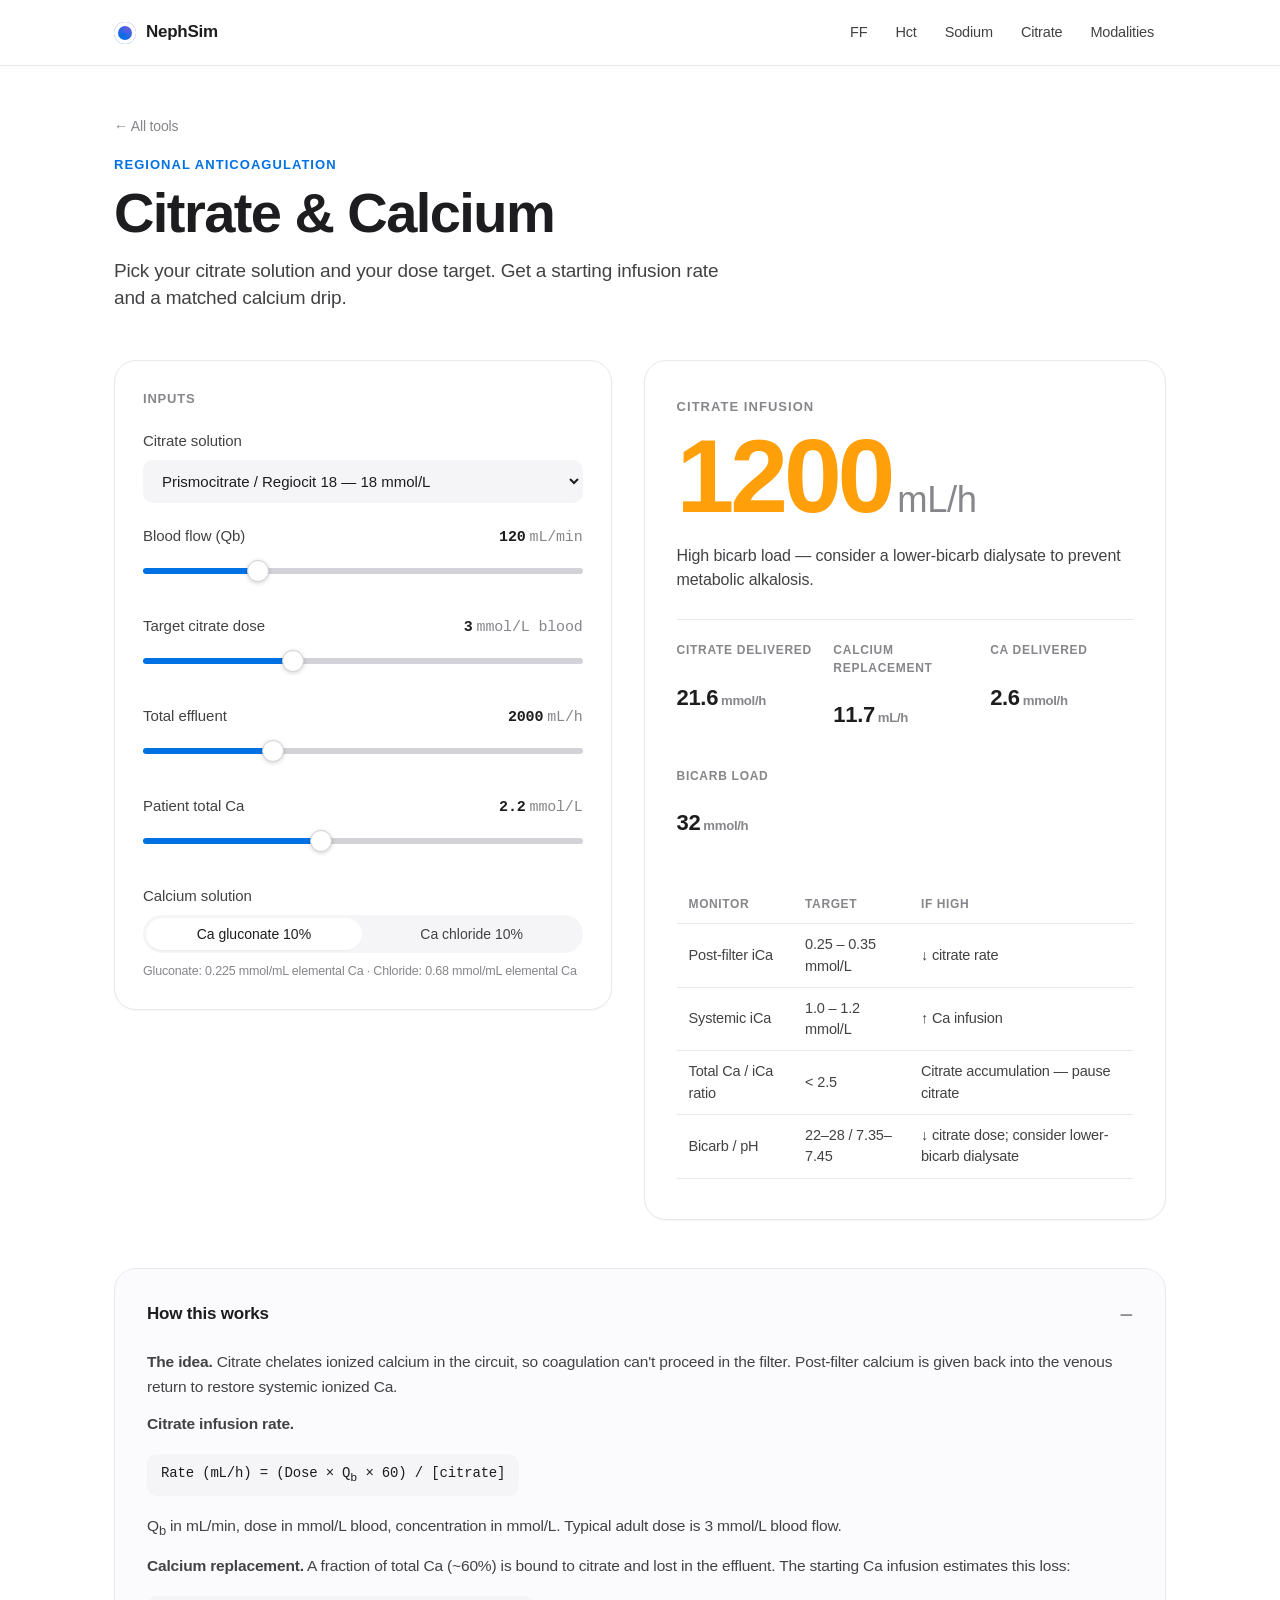
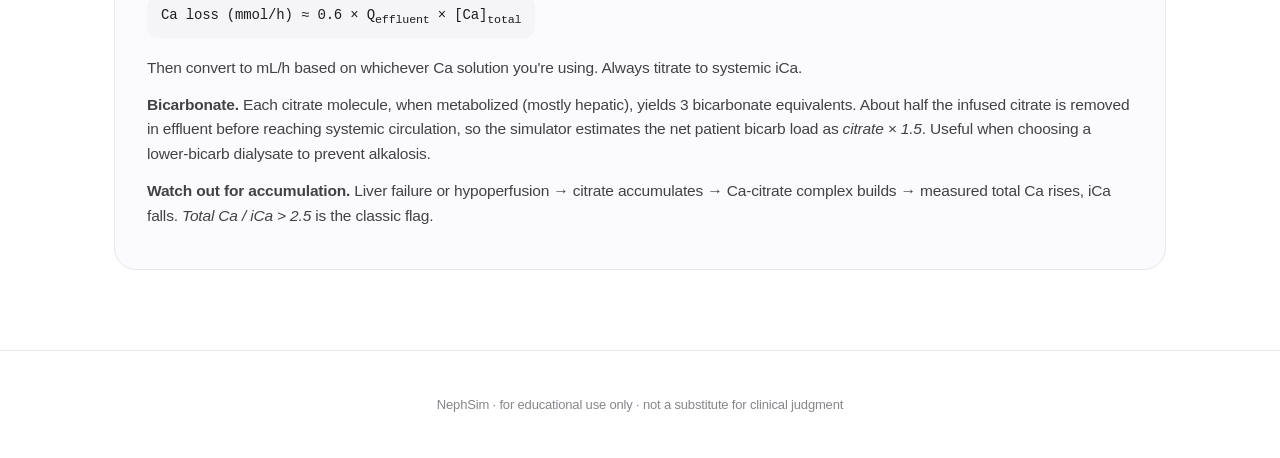
==== tools/citrate.html @ aaaf235e "Add files via upload" ====
<!DOCTYPE html>
<html lang="en">
<head>
<meta charset="UTF-8" />
<meta name="viewport" content="width=device-width, initial-scale=1, viewport-fit=cover" />
<meta name="theme-color" content="#ffffff" media="(prefers-color-scheme: light)" />
<meta name="theme-color" content="#0a0a0a" media="(prefers-color-scheme: dark)" />
<title>Citrate &amp; Calcium · NephSim</title>
<meta name="description" content="Regional citrate anticoagulation calculator: citrate dose, infusion rate, and calcium replacement." />
<link rel="stylesheet" href="../assets/css/styles.css" />
<link rel="icon" href="data:image/svg+xml,%3Csvg xmlns='http://www.w3.org/2000/svg' viewBox='0 0 100 100'%3E%3Ctext y='.9em' font-size='90'%3E%E2%97%89%3C/text%3E%3C/svg%3E" />
</head>
<body>

<header class="nav">
  <div class="nav-inner">
    <a class="brand" href="../"><span class="brand-mark"></span><span class="brand-text">NephSim</span></a>
    <nav class="nav-links">
      <a href="filtration-fraction.html">FF</a>
      <a href="post-filter-hct.html">Hct</a>
      <a href="crrt-na.html">Sodium</a>
      <a href="citrate.html">Citrate</a>
      <a href="modalities.html">Modalities</a>
    </nav>
  </div>
</header>

<main class="sim-shell">
  <a class="sim-back" href="../">← All tools</a>
  <p class="sim-eyebrow">Regional anticoagulation</p>
  <h1 class="sim-title">Citrate &amp; Calcium</h1>
  <p class="sim-lede">Pick your citrate solution and your dose target. Get a starting infusion rate and a matched calcium drip.</p>

  <div class="sim-grid">

    <aside class="panel">
      <h2 class="panel-title">Inputs</h2>

      <div class="field">
        <div class="field-label" style="margin-bottom:8px;">Citrate solution</div>
        <select id="i-sol" class="input-text">
          <option value="18">Prismocitrate / Regiocit 18 — 18 mmol/L</option>
          <option value="12">Prismocitrate 10/2 — 12 mmol/L (citrate equiv.)</option>
          <option value="113">ACD-A — 113 mmol/L</option>
          <option value="136">Trisodium citrate 4% — 136 mmol/L</option>
        </select>
      </div>

      <div class="field">
        <div class="field-row">
          <span class="field-label">Blood flow (Qb)</span>
          <span class="field-value"><span id="v-bfr">120</span><span class="field-unit">mL/min</span></span>
        </div>
        <input id="i-bfr" type="range" min="60" max="300" step="10" value="120" />
      </div>

      <div class="field">
        <div class="field-row">
          <span class="field-label">Target citrate dose</span>
          <span class="field-value"><span id="v-dose">3.0</span><span class="field-unit">mmol/L blood</span></span>
        </div>
        <input id="i-dose" type="range" min="2.0" max="5.0" step="0.1" value="3.0" />
      </div>

      <div class="field">
        <div class="field-row">
          <span class="field-label">Total effluent</span>
          <span class="field-value"><span id="v-eff">2000</span><span class="field-unit">mL/h</span></span>
        </div>
        <input id="i-eff" type="range" min="1000" max="4500" step="100" value="2000" />
      </div>

      <div class="field">
        <div class="field-row">
          <span class="field-label">Patient total Ca</span>
          <span class="field-value"><span id="v-pca">2.2</span><span class="field-unit">mmol/L</span></span>
        </div>
        <input id="i-pca" type="range" min="1.8" max="2.8" step="0.05" value="2.2" />
      </div>

      <div class="field">
        <div class="field-label" style="margin-bottom:8px;">Calcium solution</div>
        <div class="segmented" id="seg-ca">
          <button class="active" data-value="gluc">Ca gluconate 10%</button>
          <button data-value="chl">Ca chloride 10%</button>
        </div>
        <p style="font-size:12.5px;color:var(--text-muted);margin:10px 0 0;line-height:1.4;">Gluconate: 0.225 mmol/mL elemental Ca · Chloride: 0.68 mmol/mL elemental Ca</p>
      </div>
    </aside>

    <section class="result">
      <p class="result-label">Citrate infusion</p>
      <p class="result-big" id="r-rate">—<span class="result-unit">mL/h</span></p>
      <p class="result-caption" id="r-msg">Pre-filter, into the access limb. Titrate to post-filter iCa 0.25–0.35 mmol/L.</p>

      <div class="result-stats">
        <div>
          <p class="stat-label">Citrate delivered</p>
          <p class="stat-value"><span id="r-mmolh">—</span><span class="stat-unit">mmol/h</span></p>
        </div>
        <div>
          <p class="stat-label">Calcium replacement</p>
          <p class="stat-value"><span id="r-cah">—</span><span class="stat-unit">mL/h</span></p>
        </div>
        <div>
          <p class="stat-label">Ca delivered</p>
          <p class="stat-value"><span id="r-camol">—</span><span class="stat-unit">mmol/h</span></p>
        </div>
        <div>
          <p class="stat-label">Bicarb load</p>
          <p class="stat-value"><span id="r-bicarb">—</span><span class="stat-unit">mmol/h</span></p>
        </div>
      </div>

      <table class="tbl" style="margin-top:24px;">
        <thead><tr><th>Monitor</th><th>Target</th><th>If high</th></tr></thead>
        <tbody>
          <tr><td>Post-filter iCa</td><td>0.25 – 0.35 mmol/L</td><td>↓ citrate rate</td></tr>
          <tr><td>Systemic iCa</td><td>1.0 – 1.2 mmol/L</td><td>↑ Ca infusion</td></tr>
          <tr><td>Total Ca / iCa ratio</td><td>&lt; 2.5</td><td>Citrate accumulation — pause citrate</td></tr>
          <tr><td>Bicarb / pH</td><td>22–28 / 7.35–7.45</td><td>↓ citrate dose; consider lower-bicarb dialysate</td></tr>
        </tbody>
      </table>
    </section>

  </div>

  <div class="explainer">
    <details open>
      <summary>How this works</summary>
      <div class="explainer-body">
        <p><strong>The idea.</strong> Citrate chelates ionized calcium in the circuit, so coagulation can't proceed in the filter. Post-filter calcium is given back into the venous return to restore systemic ionized Ca.</p>
        <p><strong>Citrate infusion rate.</strong></p>
        <p><span class="formula">Rate (mL/h) = (Dose × Q<sub>b</sub> × 60) / [citrate]</span></p>
        <p>Q<sub>b</sub> in mL/min, dose in mmol/L blood, concentration in mmol/L. Typical adult dose is 3 mmol/L blood flow.</p>
        <p><strong>Calcium replacement.</strong> A fraction of total Ca (~60%) is bound to citrate and lost in the effluent. The starting Ca infusion estimates this loss:</p>
        <p><span class="formula">Ca loss (mmol/h) ≈ 0.6 × Q<sub>effluent</sub> × [Ca]<sub>total</sub></span></p>
        <p>Then convert to mL/h based on whichever Ca solution you're using. Always titrate to systemic iCa.</p>
        <p><strong>Bicarbonate.</strong> Each citrate molecule, when metabolized (mostly hepatic), yields 3 bicarbonate equivalents. About half the infused citrate is removed in effluent before reaching systemic circulation, so the simulator estimates the net patient bicarb load as <em>citrate × 1.5</em>. Useful when choosing a lower-bicarb dialysate to prevent alkalosis.</p>
        <p><strong>Watch out for accumulation.</strong> Liver failure or hypoperfusion → citrate accumulates → Ca-citrate complex builds → measured total Ca rises, iCa falls. <em>Total Ca / iCa &gt; 2.5</em> is the classic flag.</p>
      </div>
    </details>
  </div>
</main>

<footer class="footer">
  <div class="footer-inner"><p>NephSim · for educational use only · not a substitute for clinical judgment</p></div>
</footer>

<script src="../assets/js/shared.js"></script>
<script>
(() => {
  const $ = (id) => document.getElementById(id);
  const inputs = ['bfr','dose','eff','pca'].map(k => ({k, el: $('i-'+k), v: $('v-'+k)}));
  let caSol = 'gluc'; // gluc = 0.225 mmol/mL ; chl = 0.68 mmol/mL

  NephSim.bindSegmented($('seg-ca'), (val) => { caSol = val; compute(); });
  $('i-sol').addEventListener('change', compute);

  function compute() {
    inputs.forEach(i => i.v.textContent = i.el.value);
    const BFR = parseFloat($('i-bfr').value);             // mL/min
    const dose = parseFloat($('i-dose').value);           // mmol/L blood
    const conc = parseFloat($('i-sol').value);            // mmol/L of citrate solution
    const Qeff_mLh = parseFloat($('i-eff').value);
    const pCa  = parseFloat($('i-pca').value);            // mmol/L

    // Citrate infusion rate (mL/h)
    // Dose (mmol/L blood) × Q_blood (L/h)  → mmol/h
    // Q_blood (L/h) = BFR (mL/min) × 60 / 1000
    const Qblood_Lh = BFR * 60 / 1000;
    const citrate_mmolh = dose * Qblood_Lh;
    const rate_mLh = citrate_mmolh / conc * 1000;

    // Ca loss in effluent (mmol/h)
    const Qeff_Lh = Qeff_mLh / 1000;
    const caLoss_mmolh = 0.6 * Qeff_Lh * pCa;

    // Ca replacement rate
    const caConc = caSol === 'gluc' ? 0.225 : 0.68; // mmol/mL elemental
    const ca_mLh = caLoss_mmolh / caConc;

    // Bicarb equivalents — each citrate metabolized = 3 bicarb, but ~50% of citrate is
    // removed in effluent before reaching systemic circulation, so effective bicarb load
    // to the patient ≈ citrate × 1.5
    const bicarb_mmolh = citrate_mmolh * 1.5;

    $('r-rate').innerHTML = NephSim.fmt.int(rate_mLh) + '<span class="result-unit">mL/h</span>';
    $('r-mmolh').textContent = NephSim.fmt.one(citrate_mmolh);
    $('r-cah').textContent = NephSim.fmt.one(ca_mLh);
    $('r-camol').textContent = NephSim.fmt.one(caLoss_mmolh);
    $('r-bicarb').textContent = NephSim.fmt.int(bicarb_mmolh);

    // Color status — flag extreme rates
    const r = $('r-rate');
    r.classList.remove('is-good','is-warn','is-bad');
    if (rate_mLh > 350) r.classList.add('is-warn');
    if (bicarb_mmolh > 30) {
      $('r-msg').textContent = 'High bicarb load — consider a lower-bicarb dialysate to prevent metabolic alkalosis.';
    } else if (rate_mLh > 350) {
      $('r-msg').textContent = 'Large citrate volume — watch for hypernatremia and bicarbonate excess.';
    } else {
      $('r-msg').textContent = 'Pre-filter, into the access limb. Titrate to post-filter iCa 0.25–0.35 mmol/L.';
    }
  }

  inputs.forEach(i => i.el.addEventListener('input', compute));
  compute();
})();
</script>
</body>
</html>
---- assets/css/styles.css ----
/* ============================================================
   NephSim — design system
   Inspired by Apple's editorial minimalism.
   Single accent. Generous space. Live numbers do the talking.
   ============================================================ */

:root {
  /* Palette — light */
  --bg: #ffffff;
  --bg-elev: #fbfbfd;
  --bg-card: #ffffff;
  --bg-input: #f5f5f7;
  --text: #1d1d1f;
  --text-soft: #424245;
  --text-muted: #86868b;
  --line: #d2d2d7;
  --line-soft: #e8e8ed;
  --accent: #0071e3;
  --accent-hover: #0077ed;
  --accent-soft: rgba(0, 113, 227, 0.08);
  --good: #34a853;
  --warn: #ff9f0a;
  --bad: #ff3b30;
  --shadow-sm: 0 1px 2px rgba(0,0,0,0.04);
  --shadow-md: 0 4px 16px rgba(0,0,0,0.06);
  --shadow-lg: 0 12px 40px rgba(0,0,0,0.08);

  /* Type */
  --font: -apple-system, BlinkMacSystemFont, "SF Pro Display", "SF Pro Text",
          "Inter", "Helvetica Neue", Helvetica, Arial, sans-serif;
  --font-mono: ui-monospace, "SF Mono", Menlo, Monaco, Consolas, monospace;

  /* Geometry */
  --radius-sm: 10px;
  --radius: 16px;
  --radius-lg: 22px;
  --radius-pill: 980px;

  /* Motion */
  --ease: cubic-bezier(0.2, 0.7, 0.2, 1);
  --dur: 280ms;
}

@media (prefers-color-scheme: dark) {
  :root {
    --bg: #000000;
    --bg-elev: #0a0a0a;
    --bg-card: #141416;
    --bg-input: #1c1c1e;
    --text: #f5f5f7;
    --text-soft: #d1d1d6;
    --text-muted: #8e8e93;
    --line: #2a2a2d;
    --line-soft: #1e1e21;
    --accent: #2997ff;
    --accent-hover: #4ea8ff;
    --accent-soft: rgba(41, 151, 255, 0.12);
    --shadow-sm: 0 1px 2px rgba(0,0,0,0.4);
    --shadow-md: 0 4px 16px rgba(0,0,0,0.5);
    --shadow-lg: 0 12px 40px rgba(0,0,0,0.6);
  }
}

/* ---------- base ---------- */
*, *::before, *::after { box-sizing: border-box; }
html, body { margin: 0; padding: 0; }
html { -webkit-font-smoothing: antialiased; -moz-osx-font-smoothing: grayscale; }
body {
  font-family: var(--font);
  color: var(--text);
  background: var(--bg);
  font-size: 17px;
  line-height: 1.47;
  letter-spacing: -0.01em;
  min-height: 100vh;
}
img, svg { display: block; max-width: 100%; }
a { color: var(--accent); text-decoration: none; }
a:hover { color: var(--accent-hover); }
button { font-family: inherit; }

/* ---------- nav ---------- */
.nav {
  position: sticky; top: 0; z-index: 50;
  background: rgba(255,255,255,0.72);
  backdrop-filter: saturate(180%) blur(20px);
  -webkit-backdrop-filter: saturate(180%) blur(20px);
  border-bottom: 1px solid var(--line-soft);
}
@media (prefers-color-scheme: dark) {
  .nav { background: rgba(0,0,0,0.72); }
}
.nav-inner {
  max-width: 1100px; margin: 0 auto;
  padding: 14px 24px;
  display: flex; align-items: center; justify-content: space-between;
}
.brand {
  display: inline-flex; align-items: center; gap: 10px;
  color: var(--text); font-weight: 600; font-size: 17px;
  letter-spacing: -0.015em;
}
.brand-mark {
  width: 22px; height: 22px; border-radius: 50%;
  background: conic-gradient(from 210deg, var(--accent), #5e5ce6, var(--accent));
  box-shadow: inset 0 0 0 4px var(--bg);
}
.brand-text { font-feature-settings: "ss01"; }
.nav-links {
  display: flex; gap: 4px; flex-wrap: wrap;
}
.nav-links a {
  color: var(--text-soft); font-size: 14.5px; font-weight: 500;
  padding: 8px 12px; border-radius: var(--radius-pill);
  transition: background var(--dur) var(--ease), color var(--dur) var(--ease);
}
.nav-links a:hover { background: var(--bg-input); color: var(--text); }

/* ---------- hero ---------- */
.hero { padding: 96px 24px 64px; }
.hero-inner { max-width: 880px; margin: 0 auto; text-align: center; }
.eyebrow {
  text-transform: uppercase; letter-spacing: 0.1em; font-size: 12.5px;
  color: var(--accent); font-weight: 600; margin: 0 0 14px;
}
.hero-title {
  font-size: clamp(44px, 7vw, 80px);
  line-height: 1.04;
  font-weight: 700;
  letter-spacing: -0.03em;
  margin: 0 0 18px;
  background: linear-gradient(180deg, var(--text) 0%, var(--text-soft) 100%);
  -webkit-background-clip: text;
  background-clip: text;
  color: transparent;
}
.hero-sub {
  font-size: clamp(18px, 2vw, 22px);
  color: var(--text-soft);
  max-width: 620px;
  margin: 0 auto 32px;
  line-height: 1.4;
  letter-spacing: -0.012em;
}
.hero-cta { display: flex; gap: 12px; justify-content: center; flex-wrap: wrap; }

.btn-primary, .btn-ghost {
  display: inline-flex; align-items: center; justify-content: center;
  padding: 14px 24px;
  border-radius: var(--radius-pill);
  font-size: 15.5px; font-weight: 500;
  border: 1px solid transparent;
  transition: all var(--dur) var(--ease);
  cursor: pointer;
  letter-spacing: -0.005em;
}
.btn-primary { background: var(--accent); color: #fff; }
.btn-primary:hover { background: var(--accent-hover); color: #fff; transform: translateY(-1px); }
.btn-ghost {
  background: transparent; color: var(--text);
  border-color: var(--line);
}
.btn-ghost:hover { background: var(--bg-input); border-color: var(--text-muted); }

/* ---------- tools grid ---------- */
.tools { padding: 24px 24px 80px; }
.tools-grid {
  max-width: 1100px; margin: 0 auto;
  display: grid;
  grid-template-columns: repeat(auto-fit, minmax(260px, 1fr));
  gap: 18px;
}
.card {
  position: relative;
  display: block;
  padding: 28px 28px 80px;
  border-radius: var(--radius-lg);
  background: var(--bg-card);
  border: 1px solid var(--line-soft);
  color: var(--text);
  min-height: 220px;
  transition: transform var(--dur) var(--ease), box-shadow var(--dur) var(--ease), border-color var(--dur) var(--ease);
  overflow: hidden;
}
.card:hover {
  transform: translateY(-3px);
  box-shadow: var(--shadow-lg);
  border-color: var(--line);
}
.card-accent {
  background: linear-gradient(160deg, var(--accent-soft), var(--bg-card) 60%);
}
.card-wide { grid-column: 1 / -1; min-height: 180px; }
.card-tag {
  display: inline-block;
  font-size: 12px; font-weight: 600; letter-spacing: 0.04em;
  color: var(--accent);
  text-transform: uppercase;
  margin-bottom: 14px;
}
.card-title {
  font-size: 26px; font-weight: 600; letter-spacing: -0.022em;
  margin: 0 0 6px;
}
.card-sub {
  color: var(--text-muted); font-size: 16px; margin: 0;
  letter-spacing: -0.01em;
}
.card-arrow {
  position: absolute; right: 28px; bottom: 24px;
  width: 40px; height: 40px;
  border-radius: 50%;
  display: inline-flex; align-items: center; justify-content: center;
  background: var(--bg-input);
  color: var(--text);
  font-size: 18px;
  transition: transform var(--dur) var(--ease), background var(--dur) var(--ease);
}
.card:hover .card-arrow { transform: translateX(4px); background: var(--accent); color: #fff; }

/* ---------- callout ---------- */
.callout {
  padding: 80px 24px 120px;
  background: var(--bg-elev);
  border-top: 1px solid var(--line-soft);
  border-bottom: 1px solid var(--line-soft);
}
.callout-inner {
  max-width: 720px; margin: 0 auto; text-align: center;
}
.callout h2 {
  font-size: clamp(32px, 4.5vw, 48px);
  font-weight: 700;
  letter-spacing: -0.025em;
  margin: 0 0 16px;
}
.callout p {
  font-size: 19px; color: var(--text-soft); margin: 0;
  line-height: 1.5; letter-spacing: -0.01em;
}

/* ---------- footer ---------- */
.footer {
  padding: 40px 24px;
  border-top: 1px solid var(--line-soft);
  background: var(--bg);
}
.footer-inner {
  max-width: 1100px; margin: 0 auto;
  text-align: center;
  color: var(--text-muted);
  font-size: 13px;
}
.footer p { margin: 4px 0; }
.footer-sub { color: var(--text-muted); opacity: 0.7; }

/* ============================================================
   Simulator pages — shared layout
   ============================================================ */

.sim-shell {
  max-width: 1100px;
  margin: 0 auto;
  padding: 48px 24px 80px;
}
.sim-back {
  font-size: 14px; color: var(--text-muted);
  margin-bottom: 18px; display: inline-block;
}
.sim-back:hover { color: var(--text); }
.sim-eyebrow {
  font-size: 13px; letter-spacing: 0.08em; text-transform: uppercase;
  color: var(--accent); font-weight: 600;
  margin: 0 0 10px;
}
.sim-title {
  font-size: clamp(36px, 5vw, 56px);
  font-weight: 700;
  letter-spacing: -0.028em;
  line-height: 1.05;
  margin: 0 0 14px;
}
.sim-lede {
  font-size: 19px; color: var(--text-soft);
  max-width: 640px; line-height: 1.45;
  margin: 0 0 48px; letter-spacing: -0.01em;
}

.sim-grid {
  display: grid;
  grid-template-columns: minmax(0, 1fr) minmax(0, 1.05fr);
  gap: 32px;
  align-items: start;
}
@media (max-width: 880px) {
  .sim-grid { grid-template-columns: 1fr; }
}

/* ---------- input panel ---------- */
.panel {
  background: var(--bg-card);
  border: 1px solid var(--line-soft);
  border-radius: var(--radius-lg);
  padding: 28px;
  box-shadow: var(--shadow-sm);
}
.panel-title {
  font-size: 13px; letter-spacing: 0.06em; text-transform: uppercase;
  color: var(--text-muted); font-weight: 600;
  margin: 0 0 22px;
}
.field { margin-bottom: 22px; }
.field:last-child { margin-bottom: 0; }
.field-row {
  display: flex; justify-content: space-between; align-items: baseline;
  margin-bottom: 8px;
}
.field-label {
  font-size: 15px; font-weight: 500; color: var(--text-soft);
  letter-spacing: -0.005em;
}
.field-value {
  font-family: var(--font-mono);
  font-size: 15px; font-weight: 600; color: var(--text);
  font-variant-numeric: tabular-nums;
}
.field-unit { color: var(--text-muted); font-weight: 400; margin-left: 4px; }

/* Custom range slider */
input[type="range"] {
  -webkit-appearance: none; appearance: none;
  width: 100%; height: 28px;
  background: transparent;
  cursor: pointer;
  margin: 0;
}
input[type="range"]::-webkit-slider-runnable-track {
  height: 6px; border-radius: 3px;
  background: linear-gradient(to right,
    var(--accent) 0%, var(--accent) var(--pct, 0%),
    var(--line) var(--pct, 0%), var(--line) 100%);
}
input[type="range"]::-moz-range-track {
  height: 6px; border-radius: 3px; background: var(--line);
}
input[type="range"]::-moz-range-progress {
  height: 6px; border-radius: 3px; background: var(--accent);
}
input[type="range"]::-webkit-slider-thumb {
  -webkit-appearance: none; appearance: none;
  width: 22px; height: 22px;
  border-radius: 50%;
  background: #fff;
  border: 1px solid var(--line);
  box-shadow: 0 1px 4px rgba(0,0,0,0.18);
  margin-top: -8px;
  transition: transform var(--dur) var(--ease), box-shadow var(--dur) var(--ease);
}
input[type="range"]::-moz-range-thumb {
  width: 22px; height: 22px;
  border-radius: 50%;
  background: #fff;
  border: 1px solid var(--line);
  box-shadow: 0 1px 4px rgba(0,0,0,0.18);
}
input[type="range"]:hover::-webkit-slider-thumb { transform: scale(1.08); }
input[type="range"]:active::-webkit-slider-thumb { transform: scale(1.18); }

/* number/select inputs */
.input-text, select.input-text {
  width: 100%;
  padding: 11px 14px;
  background: var(--bg-input);
  border: 1px solid transparent;
  border-radius: var(--radius-sm);
  color: var(--text);
  font-family: var(--font);
  font-size: 15px;
  font-variant-numeric: tabular-nums;
  transition: border-color var(--dur) var(--ease), background var(--dur) var(--ease);
}
.input-text:focus {
  outline: none;
  border-color: var(--accent);
  background: var(--bg-card);
}

.segmented {
  display: inline-flex;
  background: var(--bg-input);
  border-radius: var(--radius-pill);
  padding: 3px;
  gap: 2px;
  width: 100%;
}
.segmented button {
  flex: 1;
  border: 0;
  background: transparent;
  color: var(--text-soft);
  padding: 8px 14px;
  border-radius: var(--radius-pill);
  font-size: 14px; font-weight: 500;
  cursor: pointer;
  transition: all var(--dur) var(--ease);
}
.segmented button.active {
  background: var(--bg-card);
  color: var(--text);
  box-shadow: var(--shadow-sm);
}

/* ---------- result panel ---------- */
.result {
  background: var(--bg-card);
  border: 1px solid var(--line-soft);
  border-radius: var(--radius-lg);
  padding: 36px 32px;
  box-shadow: var(--shadow-sm);
}
.result-label {
  font-size: 13px; letter-spacing: 0.08em; text-transform: uppercase;
  color: var(--text-muted); font-weight: 600;
  margin: 0 0 8px;
}
.result-big {
  font-size: clamp(64px, 11vw, 104px);
  font-weight: 700;
  letter-spacing: -0.04em;
  line-height: 1;
  font-variant-numeric: tabular-nums;
  margin: 0;
  color: var(--text);
  transition: color var(--dur) var(--ease);
}
.result-big.is-good { color: var(--good); }
.result-big.is-warn { color: var(--warn); }
.result-big.is-bad  { color: var(--bad); }
.result-unit {
  font-size: 0.35em; color: var(--text-muted); font-weight: 500;
  letter-spacing: -0.01em; margin-left: 6px;
}
.result-caption {
  margin: 16px 0 0;
  color: var(--text-soft);
  font-size: 16px;
  letter-spacing: -0.005em;
}

.result-stats {
  margin-top: 28px;
  display: grid; grid-template-columns: repeat(auto-fit, minmax(120px, 1fr));
  gap: 14px;
  padding-top: 22px;
  border-top: 1px solid var(--line-soft);
}
.stat-label {
  font-size: 12px; text-transform: uppercase; letter-spacing: 0.06em;
  color: var(--text-muted); font-weight: 600;
  margin: 0 0 4px;
}
.stat-value {
  font-size: 22px; font-weight: 600; letter-spacing: -0.015em;
  font-variant-numeric: tabular-nums;
  color: var(--text);
}
.stat-value .stat-unit { font-size: 0.6em; color: var(--text-muted); margin-left: 3px; }

/* Risk meter — horizontal gauge */
.meter {
  margin-top: 28px;
  position: relative;
  height: 10px;
  border-radius: 5px;
  background: linear-gradient(to right, var(--good) 0%, var(--good) 55%, var(--warn) 70%, var(--bad) 100%);
  overflow: visible;
}
.meter-marker {
  position: absolute;
  top: -6px;
  width: 22px; height: 22px;
  border-radius: 50%;
  background: var(--bg-card);
  border: 2px solid var(--text);
  transform: translateX(-50%);
  transition: left var(--dur) var(--ease);
  box-shadow: 0 1px 4px rgba(0,0,0,0.22);
}
.meter-scale {
  display: flex; justify-content: space-between;
  margin-top: 12px;
  font-size: 11.5px;
  color: var(--text-muted);
  font-variant-numeric: tabular-nums;
}

/* ---------- explainer ---------- */
.explainer {
  margin-top: 48px;
  background: var(--bg-elev);
  border: 1px solid var(--line-soft);
  border-radius: var(--radius-lg);
  padding: 28px 32px;
}
.explainer details > summary {
  list-style: none;
  cursor: pointer;
  display: flex; align-items: center; justify-content: space-between;
  font-weight: 600; font-size: 17px;
  letter-spacing: -0.012em;
}
.explainer details > summary::-webkit-details-marker { display: none; }
.explainer details > summary::after {
  content: "+";
  font-size: 24px; color: var(--text-muted); font-weight: 400;
  transition: transform var(--dur) var(--ease);
}
.explainer details[open] > summary::after { content: "−"; }
.explainer-body {
  padding-top: 18px;
  color: var(--text-soft);
  font-size: 15.5px;
  line-height: 1.6;
}
.explainer-body p { margin: 0 0 12px; }
.explainer-body .formula {
  display: inline-block;
  font-family: var(--font-mono);
  background: var(--bg-input);
  padding: 8px 14px;
  border-radius: var(--radius-sm);
  font-size: 14px;
  color: var(--text);
  margin: 6px 0;
}

/* ---------- chart ---------- */
.chart-wrap {
  margin-top: 28px;
  background: var(--bg-card);
  border: 1px solid var(--line-soft);
  border-radius: var(--radius-lg);
  padding: 24px;
  box-shadow: var(--shadow-sm);
}
.chart-wrap svg { width: 100%; height: auto; display: block; }

/* ---------- alert chip ---------- */
.chip {
  display: inline-flex; align-items: center; gap: 6px;
  padding: 5px 12px;
  border-radius: var(--radius-pill);
  font-size: 13px; font-weight: 500;
  letter-spacing: -0.005em;
  margin-top: 14px;
}
.chip-good { background: rgba(52,168,83,0.12); color: var(--good); }
.chip-warn { background: rgba(255,159,10,0.14); color: var(--warn); }
.chip-bad  { background: rgba(255,59,48,0.14);  color: var(--bad);  }
.chip-dot { width: 6px; height: 6px; border-radius: 50%; background: currentColor; }

/* ---------- table ---------- */
.tbl {
  width: 100%;
  border-collapse: collapse;
  margin: 14px 0 4px;
  font-size: 14.5px;
}
.tbl th, .tbl td {
  text-align: left;
  padding: 10px 12px;
  border-bottom: 1px solid var(--line-soft);
}
.tbl th { color: var(--text-muted); font-weight: 600; font-size: 12px; text-transform: uppercase; letter-spacing: 0.05em; }
.tbl td { color: var(--text-soft); font-variant-numeric: tabular-nums; }

/* Modalities comparison */
.modality-grid {
  display: grid;
  grid-template-columns: repeat(auto-fit, minmax(220px, 1fr));
  gap: 16px;
  margin-top: 36px;
}
.mod-card {
  padding: 24px;
  background: var(--bg-card);
  border: 1px solid var(--line-soft);
  border-radius: var(--radius-lg);
}
.mod-card h3 { margin: 0 0 4px; font-size: 22px; letter-spacing: -0.02em; }
.mod-card .mod-tag { color: var(--accent); font-size: 12px; font-weight: 600; text-transform: uppercase; letter-spacing: 0.06em; }
.mod-card ul { margin: 14px 0 0; padding-left: 18px; color: var(--text-soft); font-size: 14.5px; line-height: 1.55; }
.mod-card ul li { margin-bottom: 4px; }
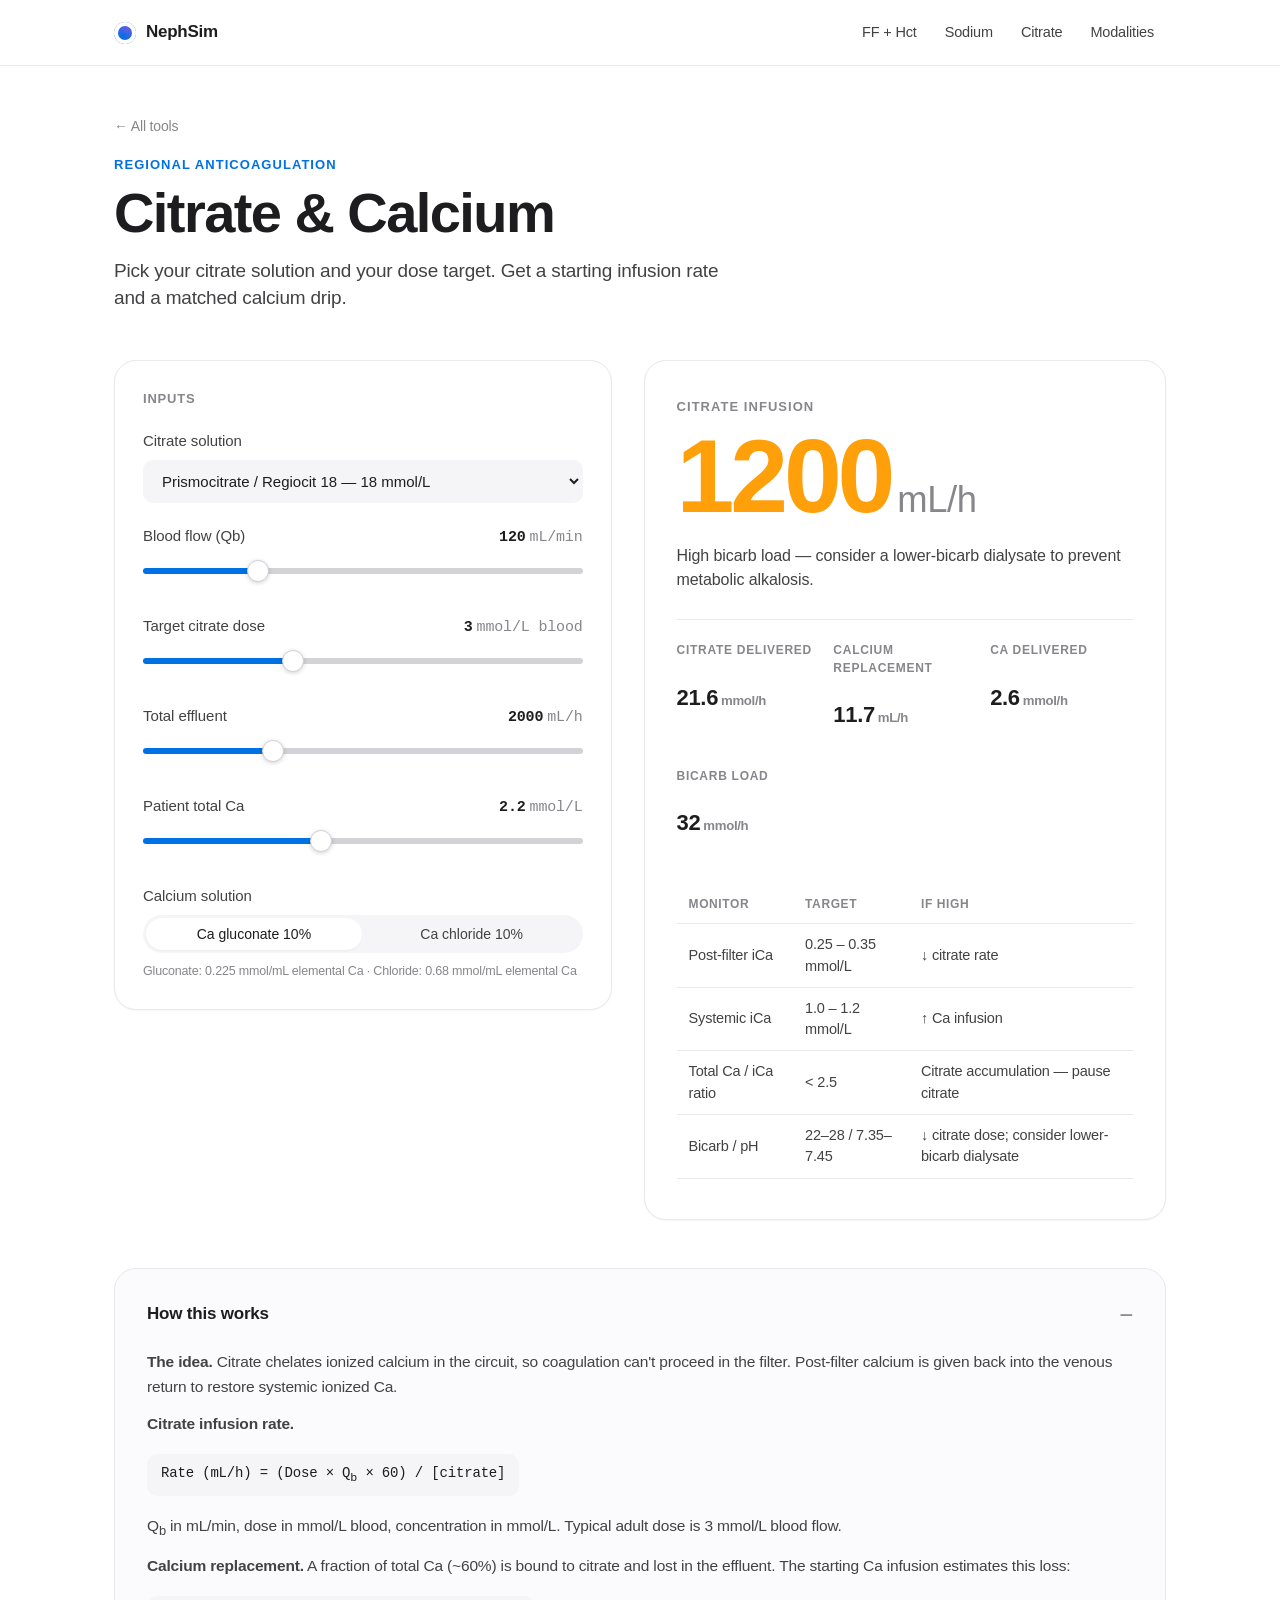
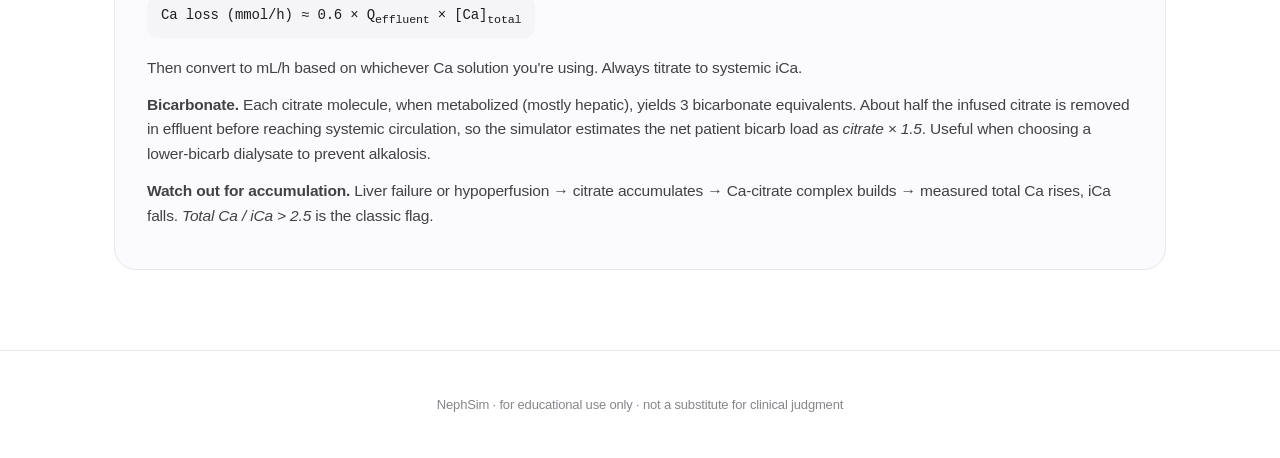
==== commit ec3a41c8: "Merge FF+Hct into Filter Dynamics; remove SCUF calc; promote Weight in Na; nav update" ====
--- a/tools/citrate.html
+++ b/tools/citrate.html
@@ -16,8 +16,7 @@
   <div class="nav-inner">
     <a class="brand" href="../"><span class="brand-mark"></span><span class="brand-text">NephSim</span></a>
     <nav class="nav-links">
-      <a href="filtration-fraction.html">FF</a>
-      <a href="post-filter-hct.html">Hct</a>
+      <a href="filtration-fraction.html">FF + Hct</a>
       <a href="crrt-na.html">Sodium</a>
       <a href="citrate.html">Citrate</a>
       <a href="modalities.html">Modalities</a>
